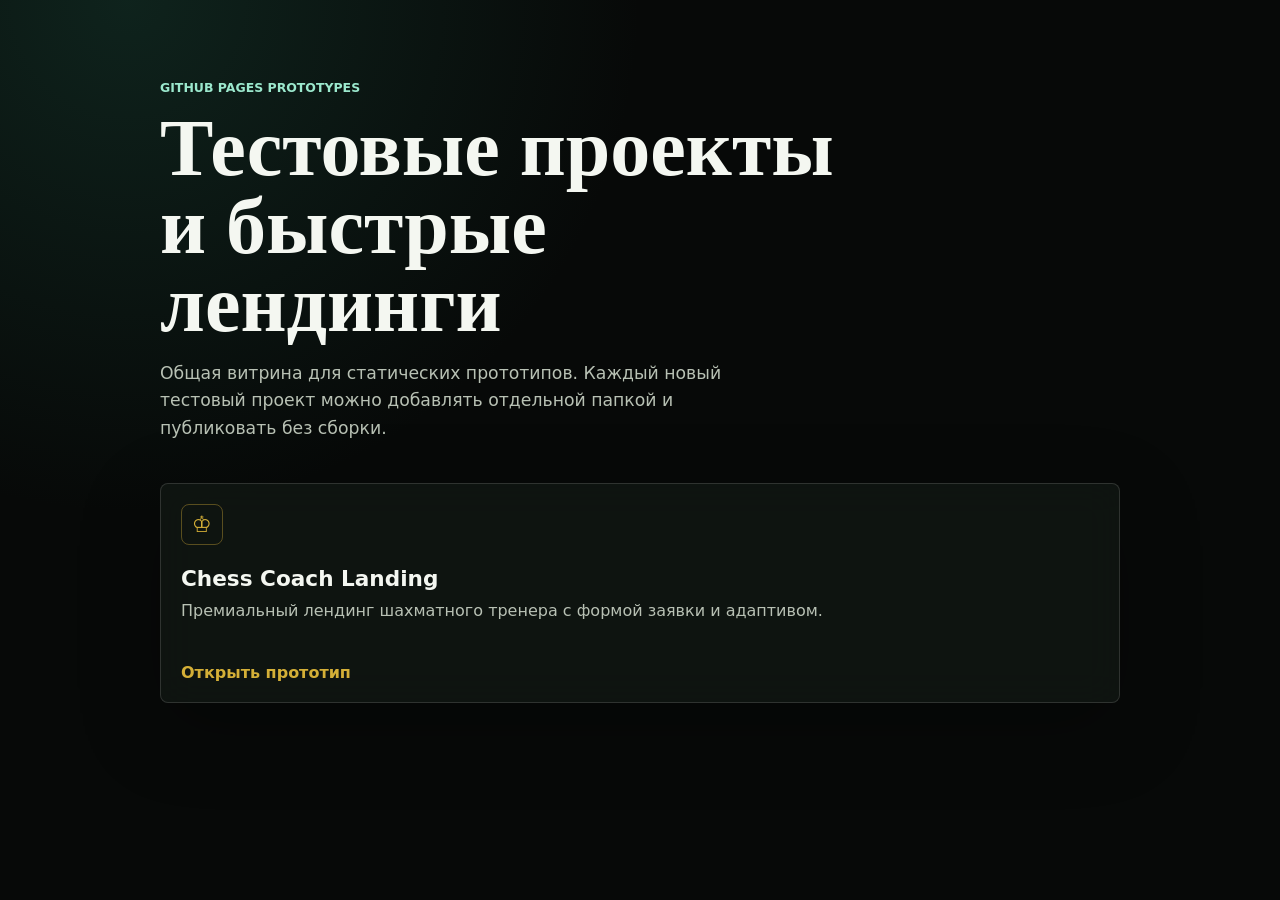
==== index.html @ 1f570af0 "Add test project prototypes" ====
<!doctype html>
<html lang="ru">
  <head>
    <meta charset="UTF-8" />
    <meta name="viewport" content="width=device-width, initial-scale=1.0" />
    <meta
      name="description"
      content="Каталог тестовых прототипов и статических лендингов."
    />
    <title>Test Projects | Prototypes</title>
    <link rel="icon" href="data:image/svg+xml,%3Csvg xmlns='http://www.w3.org/2000/svg' viewBox='0 0 64 64'%3E%3Crect width='64' height='64' rx='12' fill='%23070908'/%3E%3Ctext x='32' y='42' text-anchor='middle' font-size='34' fill='%23d4af37'%3E%E2%97%88%3C/text%3E%3C/svg%3E" />
    <style>
      :root {
        color-scheme: dark;
        --bg: #070908;
        --panel: rgba(17, 24, 20, 0.78);
        --text: #f4f7f1;
        --muted: #b8c1b4;
        --line: rgba(244, 247, 241, 0.14);
        --gold: #d4af37;
        --mint: #9be8cd;
      }

      * {
        box-sizing: border-box;
      }

      body {
        margin: 0;
        min-height: 100svh;
        background:
          radial-gradient(circle at 10% 0%, rgba(27, 77, 62, 0.38), transparent 32rem),
          var(--bg);
        color: var(--text);
        font-family:
          Inter, ui-sans-serif, system-ui, -apple-system, BlinkMacSystemFont, "Segoe UI",
          sans-serif;
      }

      main {
        width: min(960px, calc(100% - 2rem));
        margin: 0 auto;
        padding: 5rem 0;
      }

      .eyebrow {
        margin: 0 0 0.85rem;
        color: var(--mint);
        font-size: 0.78rem;
        font-weight: 800;
        text-transform: uppercase;
      }

      h1 {
        max-width: 720px;
        margin: 0 0 1rem;
        font-family: Georgia, "Times New Roman", serif;
        font-size: clamp(2.4rem, 7vw, 5rem);
        line-height: 0.98;
      }

      .lead {
        max-width: 620px;
        margin: 0 0 2.5rem;
        color: var(--muted);
        font-size: 1.08rem;
        line-height: 1.6;
      }

      .project-grid {
        display: grid;
        grid-template-columns: repeat(auto-fit, minmax(260px, 1fr));
        gap: 1rem;
      }

      .project-card {
        display: grid;
        min-height: 220px;
        padding: 1.25rem;
        align-content: space-between;
        border: 1px solid var(--line);
        border-radius: 8px;
        background: var(--panel);
        box-shadow: 0 24px 80px rgba(0, 0, 0, 0.28);
        text-decoration: none;
        color: inherit;
        backdrop-filter: blur(18px);
        transition: transform 160ms ease, border-color 160ms ease;
      }

      .project-card:hover {
        transform: translateY(-2px);
        border-color: rgba(212, 175, 55, 0.5);
      }

      .project-card span {
        display: grid;
        width: 2.6rem;
        height: 2.6rem;
        place-items: center;
        border: 1px solid rgba(212, 175, 55, 0.38);
        border-radius: 8px;
        color: var(--gold);
        font-size: 1.4rem;
      }

      .project-card h2 {
        margin: 1.3rem 0 0.5rem;
        font-size: 1.35rem;
      }

      .project-card p {
        margin: 0;
        color: var(--muted);
        line-height: 1.5;
      }

      .meta {
        margin-top: 1.5rem;
        color: var(--gold);
        font-weight: 800;
      }
    </style>
  </head>
  <body>
    <main>
      <p class="eyebrow">GitHub Pages prototypes</p>
      <h1>Тестовые проекты и быстрые лендинги</h1>
      <p class="lead">
        Общая витрина для статических прототипов. Каждый новый тестовый проект можно
        добавлять отдельной папкой и публиковать без сборки.
      </p>

      <div class="project-grid">
        <a class="project-card" href="./chess-coach/">
          <div>
            <span>♔</span>
            <h2>Chess Coach Landing</h2>
            <p>Премиальный лендинг шахматного тренера с формой заявки и адаптивом.</p>
          </div>
          <div class="meta">Открыть прототип</div>
        </a>
      </div>
    </main>
  </body>
</html>
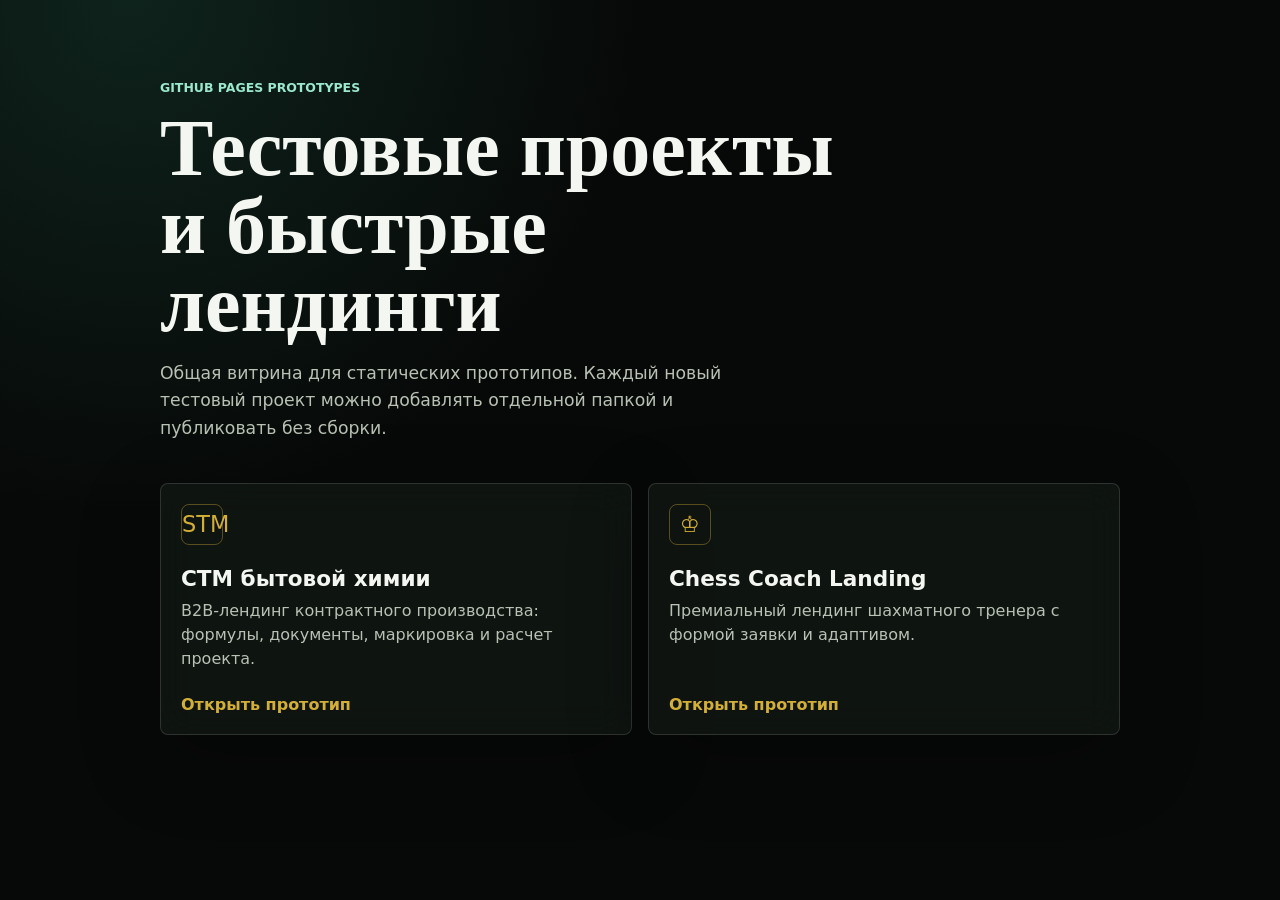
==== commit 031c9b95: "Add STM chemistry landing prototype" ====
--- a/index.html
+++ b/index.html
@@ -132,6 +132,14 @@
       </p>
 
       <div class="project-grid">
+        <a class="project-card" href="./stm-chemistry-landing/">
+          <div>
+            <span>STM</span>
+            <h2>СТМ бытовой химии</h2>
+            <p>B2B-лендинг контрактного производства: формулы, документы, маркировка и расчет проекта.</p>
+          </div>
+          <div class="meta">Открыть прототип</div>
+        </a>
         <a class="project-card" href="./chess-coach/">
           <div>
             <span>♔</span>
